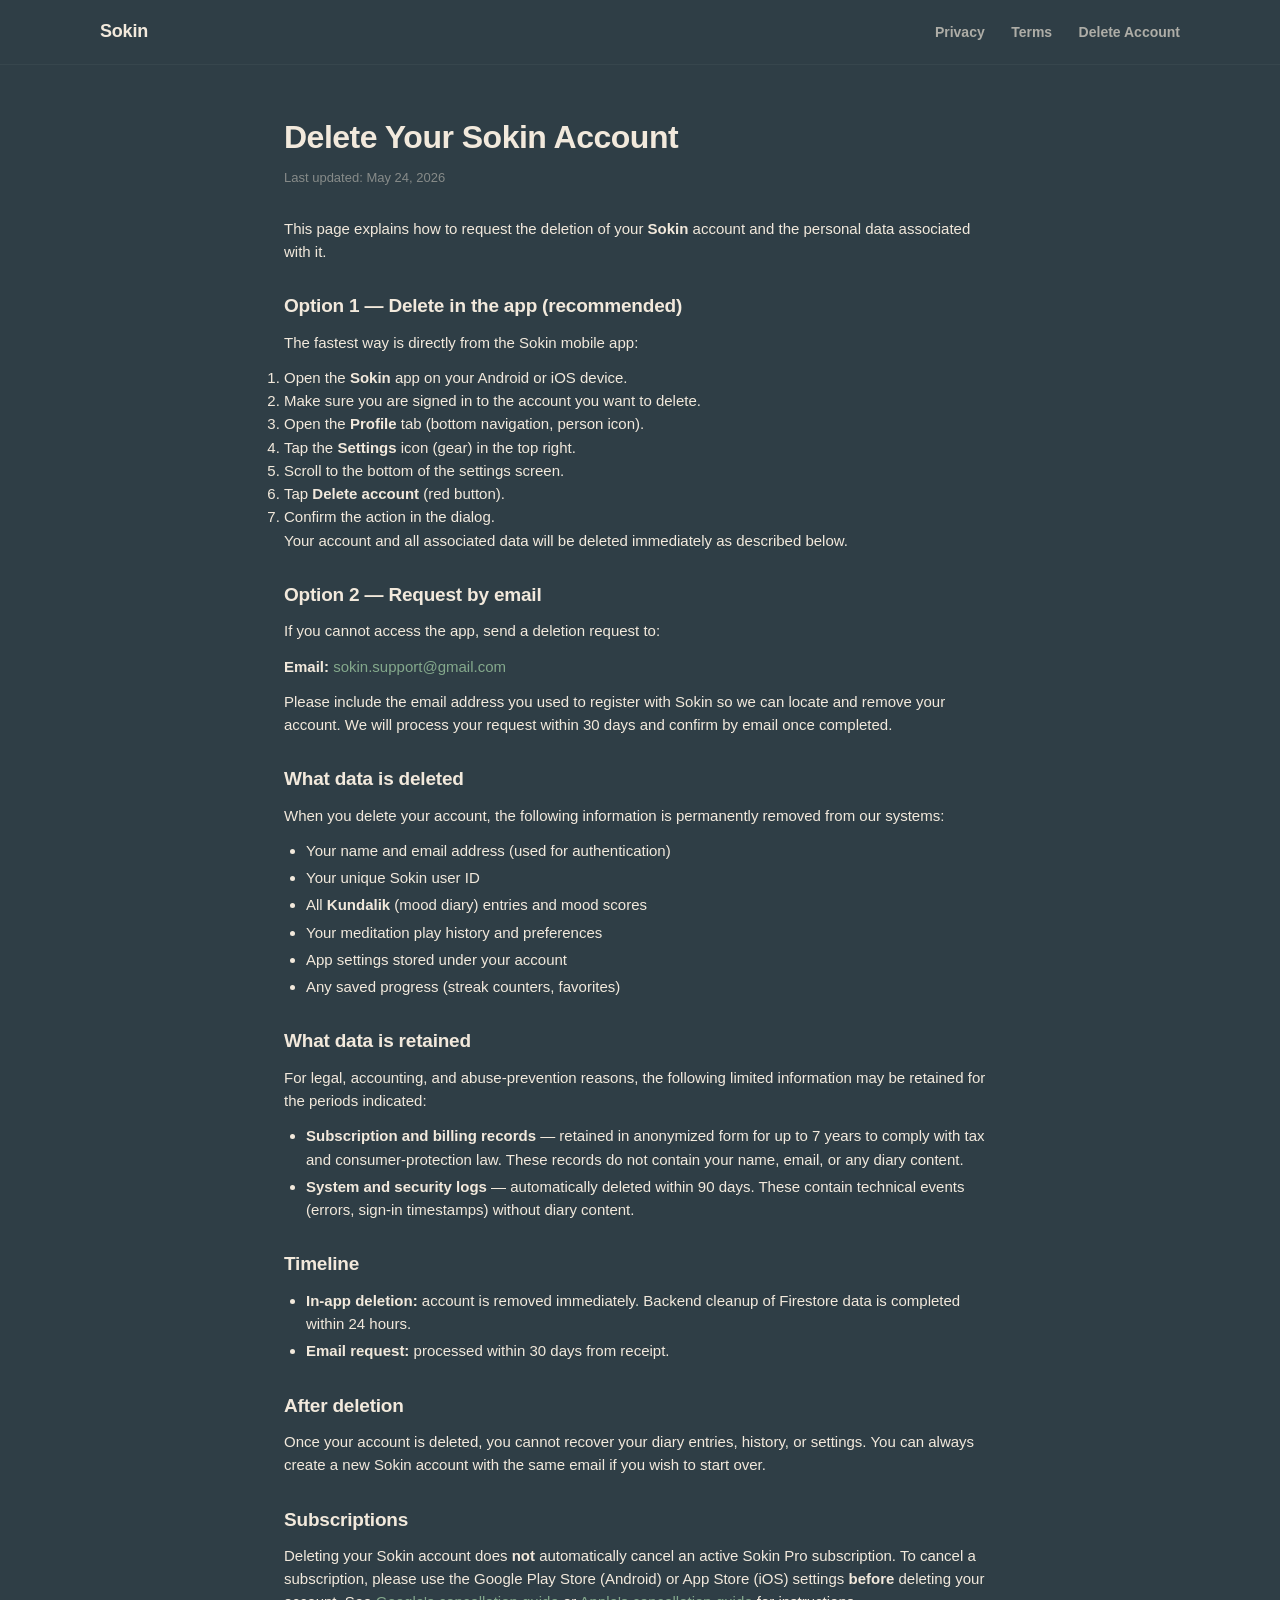
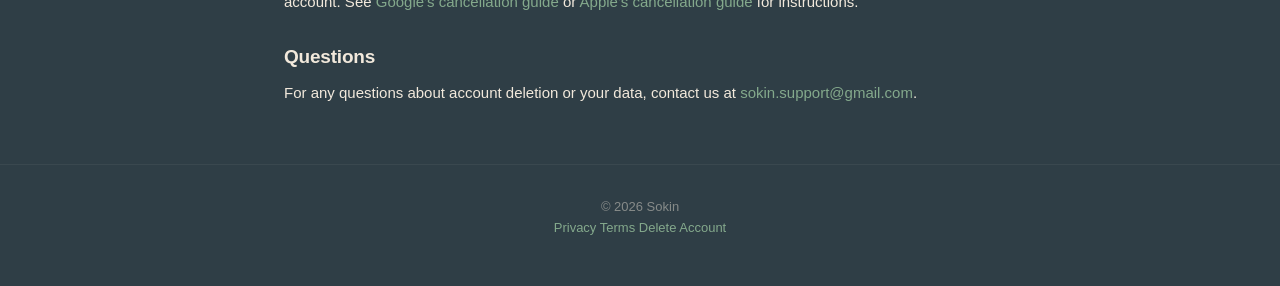
==== delete-account/index.html @ 3a33caca "Add account deletion page for Play Console data safety declaration" ====
<!doctype html>
<html lang="en">
<head>
  <meta charset="utf-8" />
  <meta name="viewport" content="width=device-width, initial-scale=1, viewport-fit=cover" />
  <title>Account Deletion — Sokin</title>
  <meta name="description" content="How to request deletion of your Sokin account and associated data." />
  <meta name="theme-color" content="#2F3E46" />
  <link rel="stylesheet" href="../styles.css" />
</head>
<body>

  <header class="site-header">
    <div class="inner">
      <div class="brand"><a href="../" style="color: inherit;">Sokin</a></div>
      <nav>
        <a href="../privacy/">Privacy</a>
        <a href="../terms/">Terms</a>
        <a href="../delete-account/">Delete Account</a>
      </nav>
    </div>
  </header>

  <main class="container policy">

    <h1>Delete Your Sokin Account</h1>
    <p class="effective">Last updated: May 24, 2026</p>

    <p>This page explains how to request the deletion of your <strong>Sokin</strong> account and the personal data associated with it.</p>

    <h2>Option 1 — Delete in the app (recommended)</h2>
    <p>The fastest way is directly from the Sokin mobile app:</p>
    <ol>
      <li>Open the <strong>Sokin</strong> app on your Android or iOS device.</li>
      <li>Make sure you are signed in to the account you want to delete.</li>
      <li>Open the <strong>Profile</strong> tab (bottom navigation, person icon).</li>
      <li>Tap the <strong>Settings</strong> icon (gear) in the top right.</li>
      <li>Scroll to the bottom of the settings screen.</li>
      <li>Tap <strong>Delete account</strong> (red button).</li>
      <li>Confirm the action in the dialog.</li>
    </ol>
    <p>Your account and all associated data will be deleted immediately as described below.</p>

    <h2>Option 2 — Request by email</h2>
    <p>If you cannot access the app, send a deletion request to:</p>
    <p><strong>Email:</strong> <a href="mailto:sokin.support@gmail.com?subject=Sokin%20account%20deletion%20request">sokin.support@gmail.com</a></p>
    <p>Please include the email address you used to register with Sokin so we can locate and remove your account. We will process your request within 30 days and confirm by email once completed.</p>

    <h2>What data is deleted</h2>
    <p>When you delete your account, the following information is permanently removed from our systems:</p>
    <ul>
      <li>Your name and email address (used for authentication)</li>
      <li>Your unique Sokin user ID</li>
      <li>All <strong>Kundalik</strong> (mood diary) entries and mood scores</li>
      <li>Your meditation play history and preferences</li>
      <li>App settings stored under your account</li>
      <li>Any saved progress (streak counters, favorites)</li>
    </ul>

    <h2>What data is retained</h2>
    <p>For legal, accounting, and abuse-prevention reasons, the following limited information may be retained for the periods indicated:</p>
    <ul>
      <li><strong>Subscription and billing records</strong> — retained in anonymized form for up to 7 years to comply with tax and consumer-protection law. These records do not contain your name, email, or any diary content.</li>
      <li><strong>System and security logs</strong> — automatically deleted within 90 days. These contain technical events (errors, sign-in timestamps) without diary content.</li>
    </ul>

    <h2>Timeline</h2>
    <ul>
      <li><strong>In-app deletion:</strong> account is removed immediately. Backend cleanup of Firestore data is completed within 24 hours.</li>
      <li><strong>Email request:</strong> processed within 30 days from receipt.</li>
    </ul>

    <h2>After deletion</h2>
    <p>Once your account is deleted, you cannot recover your diary entries, history, or settings. You can always create a new Sokin account with the same email if you wish to start over.</p>

    <h2>Subscriptions</h2>
    <p>Deleting your Sokin account does <strong>not</strong> automatically cancel an active Sokin Pro subscription. To cancel a subscription, please use the Google Play Store (Android) or App Store (iOS) settings <strong>before</strong> deleting your account. See <a href="https://support.google.com/googleplay/answer/7018481">Google's cancellation guide</a> or <a href="https://support.apple.com/HT202039">Apple's cancellation guide</a> for instructions.</p>

    <h2>Questions</h2>
    <p>For any questions about account deletion or your data, contact us at <a href="mailto:sokin.support@gmail.com">sokin.support@gmail.com</a>.</p>

  </main>

  <footer class="site-footer">
    <div class="inner">
      <span>© 2026 Sokin</span>
      <nav>
        <a href="../privacy/">Privacy</a>
        <a href="../terms/">Terms</a>
        <a href="../delete-account/">Delete Account</a>
      </nav>
    </div>
  </footer>

</body>
</html>
</content>
</invoke>
---- styles.css ----
/* Sokin — shared styles for landing + policy pages */

:root {
  --bg: #2F3E46;
  --surface: #354F52;
  --stroke: #3C5A5F;
  --primary: #52796F;
  --icon: #84A98C;
  --text: #F2E9DC;
  --text-muted: rgba(242, 233, 220, 0.65);
  --text-subtle: rgba(242, 233, 220, 0.45);
}

* {
  box-sizing: border-box;
  margin: 0;
  padding: 0;
}

html {
  scroll-behavior: smooth;
}

body {
  font-family: -apple-system, BlinkMacSystemFont, "Segoe UI", "SF Pro Text",
    Roboto, "Helvetica Neue", Arial, sans-serif;
  background: var(--bg);
  color: var(--text);
  line-height: 1.55;
  -webkit-font-smoothing: antialiased;
  -moz-osx-font-smoothing: grayscale;
}

.container {
  max-width: 760px;
  margin: 0 auto;
  padding: 48px 24px;
}

a {
  color: var(--icon);
  text-decoration: none;
  transition: color 0.18s ease;
}
a:hover {
  color: var(--text);
}

header.site-header {
  padding: 18px 24px;
  border-bottom: 1px solid rgba(255, 255, 255, 0.04);
}
header.site-header .inner {
  max-width: 1080px;
  margin: 0 auto;
  display: flex;
  align-items: center;
  justify-content: space-between;
}
header.site-header .brand {
  font-weight: 800;
  font-size: 18px;
  letter-spacing: -0.2px;
  color: var(--text);
}
header.site-header nav a {
  font-size: 14px;
  font-weight: 600;
  margin-left: 22px;
  color: var(--text-muted);
}
header.site-header nav a:hover {
  color: var(--text);
}

/* Landing hero */
.hero {
  padding: 80px 24px 56px;
  text-align: center;
}
.hero h1 {
  font-size: 56px;
  font-weight: 800;
  letter-spacing: -1.2px;
  line-height: 1.05;
  margin-bottom: 18px;
}
.hero .tagline {
  font-size: 19px;
  color: var(--text-muted);
  max-width: 560px;
  margin: 0 auto 36px;
  line-height: 1.45;
}
.hero .badges {
  display: flex;
  gap: 14px;
  justify-content: center;
  flex-wrap: wrap;
  margin-top: 8px;
}
.store-badge {
  display: inline-flex;
  align-items: center;
  gap: 10px;
  padding: 12px 20px;
  background: rgba(255, 255, 255, 0.05);
  border: 1px solid rgba(255, 255, 255, 0.10);
  border-radius: 14px;
  font-size: 14px;
  font-weight: 600;
  color: var(--text);
  transition: background 0.18s ease, border-color 0.18s ease, transform 0.18s ease;
}
.store-badge:hover {
  background: rgba(82, 121, 111, 0.20);
  border-color: rgba(132, 169, 140, 0.45);
  color: var(--text);
  transform: translateY(-1px);
}
.store-badge.disabled {
  opacity: 0.55;
  cursor: default;
  pointer-events: none;
}
.store-badge .platform {
  font-size: 11px;
  text-transform: uppercase;
  letter-spacing: 0.6px;
  color: var(--text-subtle);
  font-weight: 700;
}
.store-badge .name {
  font-size: 15px;
  font-weight: 700;
}

/* Feature blocks */
.features {
  padding: 56px 24px;
  display: grid;
  grid-template-columns: repeat(3, 1fr);
  gap: 22px;
  max-width: 1000px;
  margin: 0 auto;
}
.feature {
  padding: 26px 22px;
  background: rgba(255, 255, 255, 0.04);
  border: 1px solid rgba(255, 255, 255, 0.06);
  border-radius: 18px;
}
.feature h3 {
  font-size: 17px;
  font-weight: 700;
  margin-bottom: 10px;
  letter-spacing: -0.2px;
}
.feature p {
  font-size: 14px;
  color: var(--text-muted);
  line-height: 1.5;
}

/* Footer */
footer.site-footer {
  border-top: 1px solid rgba(255, 255, 255, 0.05);
  padding: 32px 24px 48px;
  text-align: center;
  font-size: 13px;
  color: var(--text-subtle);
}
footer.site-footer .links {
  margin-bottom: 14px;
}
footer.site-footer .links a {
  margin: 0 12px;
  font-weight: 600;
  color: var(--text-muted);
}
footer.site-footer .links a:hover {
  color: var(--text);
}
footer.site-footer .email a {
  color: var(--icon);
}

/* Policy pages (privacy, terms) */
.policy {
  font-size: 15px;
}
.policy h1 {
  font-size: 32px;
  font-weight: 800;
  letter-spacing: -0.5px;
  margin-bottom: 6px;
}
.policy .effective {
  font-size: 13px;
  color: var(--text-subtle);
  margin-bottom: 28px;
}
.policy h2 {
  font-size: 19px;
  font-weight: 700;
  margin: 28px 0 10px;
  letter-spacing: -0.2px;
}
.policy h3 {
  font-size: 15px;
  font-weight: 700;
  margin: 18px 0 6px;
  color: var(--text-muted);
}
.policy p {
  margin-bottom: 12px;
  color: var(--text);
}
.policy ul {
  margin: 4px 0 14px 22px;
  color: var(--text);
}
.policy ul li {
  margin-bottom: 4px;
}
.policy hr.lang-divider {
  border: 0;
  border-top: 1px solid rgba(255, 255, 255, 0.10);
  margin: 56px 0 36px;
}
.policy a.back {
  display: inline-block;
  margin-top: 36px;
  font-size: 14px;
  font-weight: 600;
}

@media (max-width: 720px) {
  .hero {
    padding: 60px 20px 40px;
  }
  .hero h1 {
    font-size: 40px;
  }
  .hero .tagline {
    font-size: 16px;
  }
  .features {
    grid-template-columns: 1fr;
    padding: 40px 20px;
  }
  .policy h1 {
    font-size: 26px;
  }
  .policy h2 {
    font-size: 17px;
  }
}
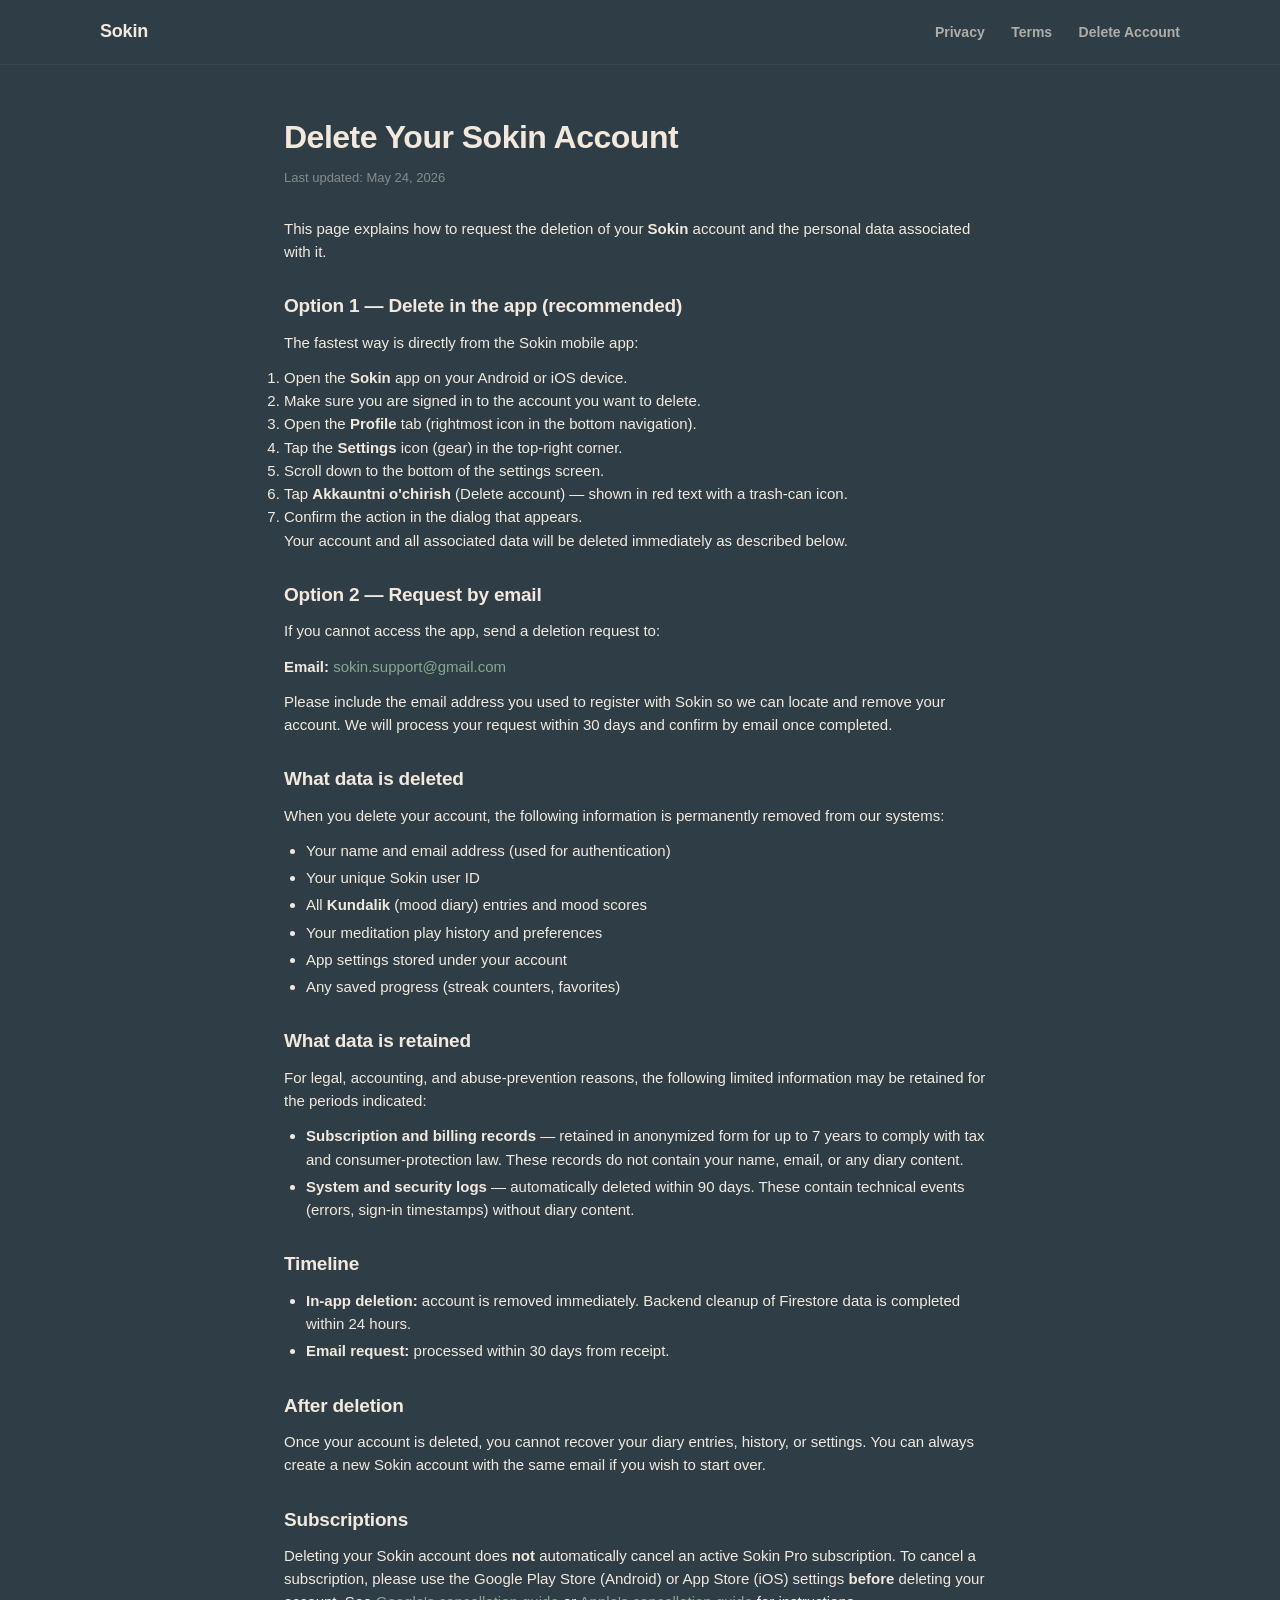
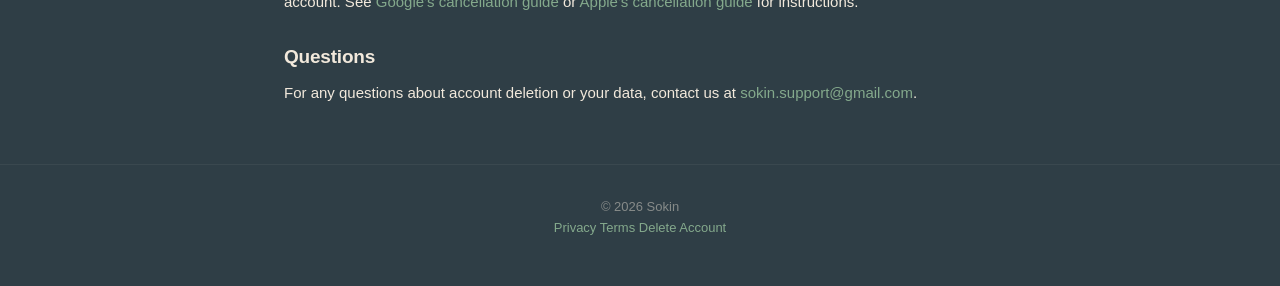
==== commit d31e1f23: "delete-account: match actual Uzbek button label" ====
--- a/delete-account/index.html
+++ b/delete-account/index.html
@@ -33,11 +33,11 @@
     <ol>
       <li>Open the <strong>Sokin</strong> app on your Android or iOS device.</li>
       <li>Make sure you are signed in to the account you want to delete.</li>
-      <li>Open the <strong>Profile</strong> tab (bottom navigation, person icon).</li>
-      <li>Tap the <strong>Settings</strong> icon (gear) in the top right.</li>
-      <li>Scroll to the bottom of the settings screen.</li>
-      <li>Tap <strong>Delete account</strong> (red button).</li>
-      <li>Confirm the action in the dialog.</li>
+      <li>Open the <strong>Profile</strong> tab (rightmost icon in the bottom navigation).</li>
+      <li>Tap the <strong>Settings</strong> icon (gear) in the top-right corner.</li>
+      <li>Scroll down to the bottom of the settings screen.</li>
+      <li>Tap <strong>Akkauntni o'chirish</strong> (Delete account) — shown in red text with a trash-can icon.</li>
+      <li>Confirm the action in the dialog that appears.</li>
     </ol>
     <p>Your account and all associated data will be deleted immediately as described below.</p>
 
